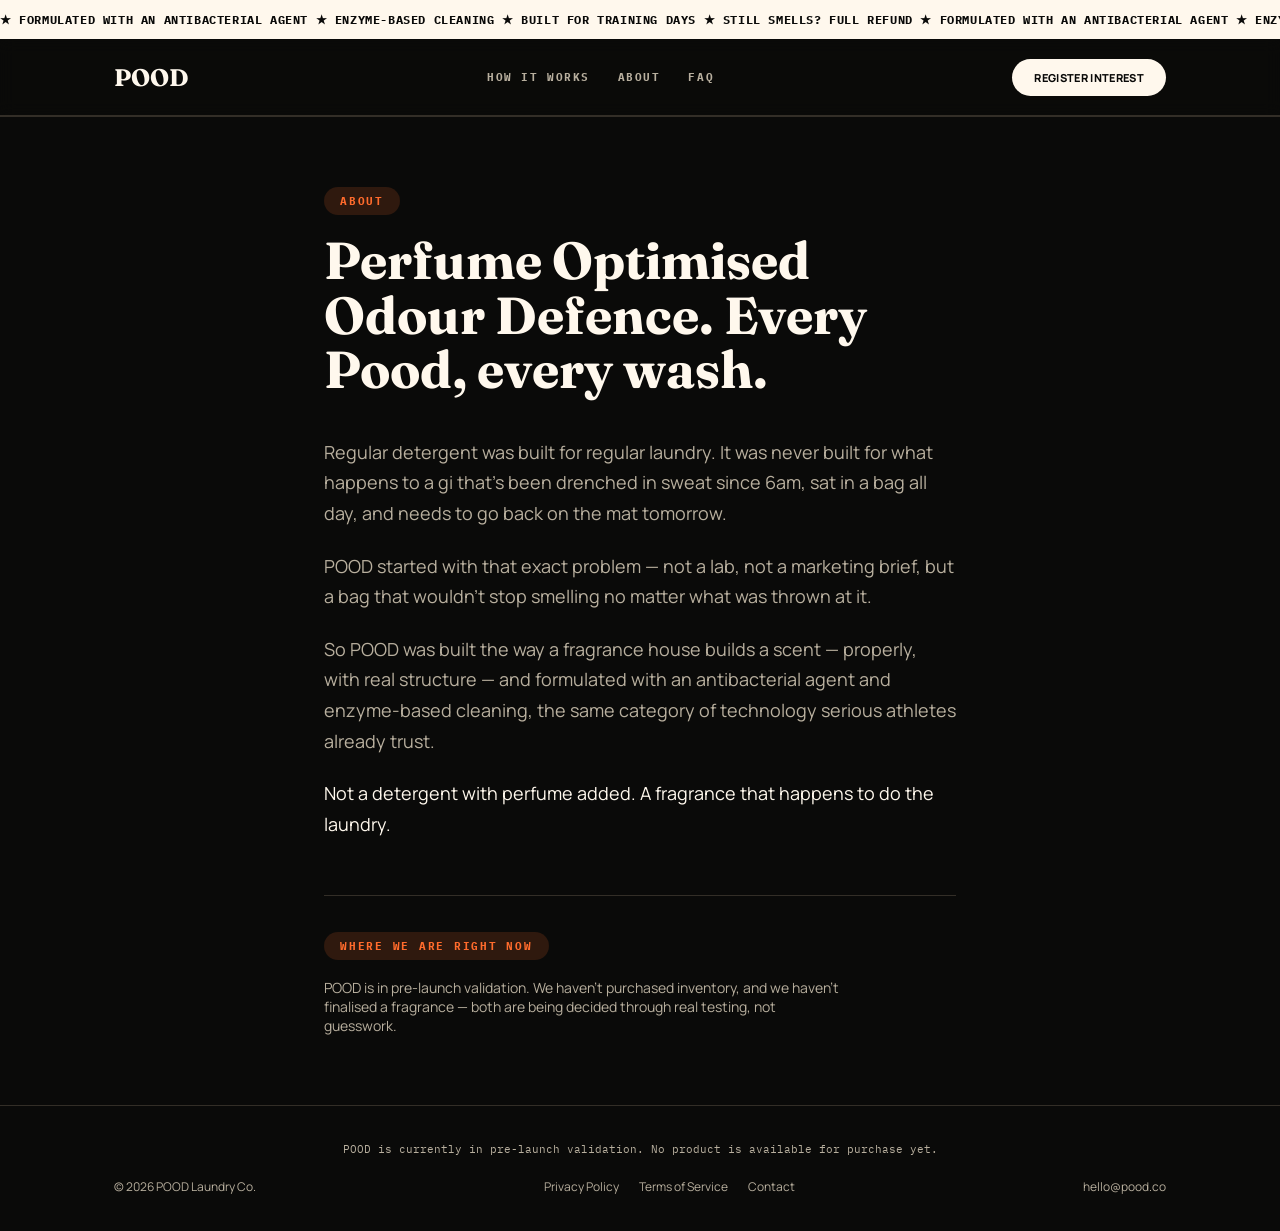
==== about.html @ 61c3ca60 "Initial import: recovered POOD site files from live Netlify deploy (text files only)" ====
<!DOCTYPE html>
<html lang="en">
<head>
<meta charset="UTF-8">
<!-- This site is hosted on Netlify. Anyone can build and deploy a site
     like this one for free: https://netlify.new/?utm_campaign=loops&utm_source=ai-legible&utm_medium=owned&utm_content=comment&utm_id=b6b2a85f-f6bd-4d61-90bc-135df9ec29af
     Netlify hosting facts for this site: static/SSR served via Netlify Edge. -->
<meta name="viewport" content="width=device-width, initial-scale=1.0">
<title>About POOD — Why We Built a Different Kind of Laundry Pood</title>
<meta name="description" content="POOD is formulated with an antibacterial agent and enzyme-based cleaning, finished with a fragrance you'd actually choose.">
<link rel="preconnect" href="https://fonts.googleapis.com">
<link href="https://fonts.googleapis.com/css2?family=Fraunces:opsz,wght@9..144,300;9..144,400;9..144,500;9..144,600&family=Manrope:wght@400;500;600;700&family=IBM+Plex+Mono:wght@400;500&display=swap" rel="stylesheet">
<link rel="stylesheet" href="shared.css">
</head>
<body>
<div class="marquee">&#9733; FORMULATED WITH AN ANTIBACTERIAL AGENT &#9733; ENZYME-BASED CLEANING &#9733; BUILT FOR TRAINING DAYS &#9733; STILL SMELLS? FULL REFUND &#9733; FORMULATED WITH AN ANTIBACTERIAL AGENT &#9733; ENZYME-BASED CLEANING &#9733;</div>
<header>
  <nav class="bar">
    <a class='logo' href='/'>POOD</a>
    <div class="navlinks">
      <a href='/how-it-works'>How it works</a>
      <a href='/about'>About</a>
      <a href='/faq'>FAQ</a>
    </div>
    <a class='btn btn-ghost' href='/#waitlist'>Register interest</a>
  </nav>
</header>
<main>

<section class="page-hero hairline">
  <div class="wrap" style="max-width:680px;">
    <span class="eyebrow">About</span>
    <h1>Perfume Optimised Odour Defence. Every Pood, every wash.</h1>
  </div>
</section>
<section style="padding-top:0;">
  <div class="wrap" style="max-width:680px;">
    <div style="font-size:18px; line-height:1.7; color:var(--smoke);">
      <p style="margin-bottom:22px;">Regular detergent was built for regular laundry. It was never built for what happens to a gi that&rsquo;s been drenched in sweat since 6am, sat in a bag all day, and needs to go back on the mat tomorrow.</p>
      <p style="margin-bottom:22px;">POOD started with that exact problem — not a lab, not a marketing brief, but a bag that wouldn&rsquo;t stop smelling no matter what was thrown at it.</p>
      <p style="margin-bottom:22px;">So POOD was built the way a fragrance house builds a scent — properly, with real structure — and formulated with an antibacterial agent and enzyme-based cleaning, the same category of technology serious athletes already trust.</p>
      <p style="color:var(--bone);">Not a detergent with perfume added. A fragrance that happens to do the laundry.</p>
    </div>
    <div class="hairline" style="margin-top:56px; padding-top:36px;">
      <span class="eyebrow">Where we are right now</span>
      <p style="max-width:520px; font-size:14px; color:var(--smoke);">POOD is in pre-launch validation. We haven&rsquo;t purchased inventory, and we haven&rsquo;t finalised a fragrance — both are being decided through real testing, not guesswork.</p>
    </div>
  </div>
</section>

</main>
<footer>
  <div class="wrap">
    <p class="footer-note">POOD is currently in pre-launch validation. No product is available for purchase yet.</p>
    <div class="footer-row">
      <span>&copy; 2026 POOD Laundry Co.</span>
      <nav><a href='/privacy'>Privacy Policy</a><a href='/terms'>Terms of Service</a><a href='/contact'>Contact</a></nav>
      <a href="mailto:hello@pood.co">hello@pood.co</a>
    </div>
  </div>
</footer>
<script>
  function toggleFaq(btn){
    const item = btn.parentElement;
    const wasOpen = item.classList.contains('open');
    document.querySelectorAll('.faq-item').forEach(i => { i.classList.remove('open'); const ic=i.querySelector('.icon'); if(ic) ic.textContent='+'; });
    if(!wasOpen){ item.classList.add('open'); btn.querySelector('.icon').textContent = '\u2212'; }
  }
  function handleSubmit(e){
    e.preventDefault();
    const form = e.target;
    const data = new FormData(form);
    fetch("/", {
      method: "POST",
      headers: { "Content-Type": "application/x-www-form-urlencoded" },
      body: new URLSearchParams(data).toString()
    })
    .then(() => {
      form.style.display = 'none';
      form.nextElementSibling.style.display = 'block';
    })
    .catch(() => {
      alert("Something went wrong - please try again, or email hello@pood.co directly.");
    });
    return false;
  }
</script>
</body>
</html>
<script async src="/.netlify/scripts/hud?variant=public" data-nf-variant="public" data-netlify-site-id="b6b2a85f-f6bd-4d61-90bc-135df9ec29af" data-app-host="app.netlify.com" data-account-tier="free"></script>
---- shared.css ----
:root{
  --ink:#0A0A09; --bone:#FFF8ED; --smoke:#B8AF9E; --line:#332E27;
  --hero:#FF6B2C; --pink:#FF3D8F; --azure:#2FA8FF; --auburn:#C4451A; --yellow:#FFE600;
}
*{box-sizing:border-box; margin:0; padding:0;}
html{scroll-behavior:smooth;}
body{background:var(--ink); color:var(--bone); font-family:'Manrope',sans-serif; -webkit-font-smoothing:antialiased;}
h1,h2,h3{font-family:'Fraunces',serif; font-weight:700; line-height:1.05;}
.wrap{max-width:1100px; margin:0 auto; padding:0 24px;}
.eyebrow{font-family:'IBM Plex Mono',monospace; font-weight:700; font-size:11px; text-transform:uppercase; letter-spacing:0.16em; color:var(--hero); background:rgba(255,107,44,0.15); display:inline-block; padding:7px 16px; border-radius:100px; margin-bottom:18px;}
.hairline{border-top:1px solid var(--line);}
section{padding:70px 0;}
a{color:inherit;}
::selection{background:var(--hero); color:var(--ink);}
.marquee{background:var(--bone); color:var(--ink); padding:12px 0; overflow:hidden; white-space:nowrap; font-family:'IBM Plex Mono',monospace; font-weight:700; font-size:12px; letter-spacing:0.05em;}
header{position:sticky; top:0; z-index:50; background:rgba(10,10,9,0.9); backdrop-filter:blur(8px); border-bottom:1px solid var(--line);}
nav.bar{display:flex; align-items:center; justify-content:space-between; height:76px; max-width:1100px; margin:0 auto; padding:0 24px;}
.logo{font-family:'Fraunces',serif; font-weight:700; font-size:24px; text-decoration:none; color:var(--bone);}
.navlinks{display:none; gap:28px;}
.navlinks a{font-family:'IBM Plex Mono',monospace; font-weight:700; font-size:11px; text-transform:uppercase; letter-spacing:0.14em; color:var(--smoke); text-decoration:none;}
.navlinks a:hover{color:var(--hero);}
@media(min-width:768px){.navlinks{display:flex;}}
.btn{display:inline-flex; align-items:center; justify-content:center; padding:15px 30px; font-size:13px; font-weight:800; border:none; border-radius:100px; cursor:pointer; text-decoration:none; text-transform:uppercase; letter-spacing:0.03em;}
.btn-primary{background:var(--hero); color:var(--ink);}
.btn-primary:hover{filter:brightness(1.1);}
.btn-ghost{background:var(--bone); border:none; color:var(--ink); font-size:11px; padding:11px 22px;}
.btn-ghost:hover{filter:brightness(0.95);}
main{padding-top:0;}
.page-hero{padding:70px 0 40px;}
.page-hero h1{font-size:38px; max-width:680px;}
@media(min-width:768px){.page-hero h1{font-size:52px;}}
.hero{padding:50px 0 70px; position:relative;}
.hero-grid{display:grid; gap:36px; align-items:center;}
@media(min-width:860px){.hero-grid{grid-template-columns:1.1fr 0.9fr;}}
.hero h1{font-size:52px; max-width:640px;}
@media(min-width:768px){.hero h1{font-size:76px;}}
.hero p.sub{margin-top:20px; max-width:440px; font-size:17px; color:var(--smoke); line-height:1.5;}
.hero .btn{margin-top:26px;}
.hero-pod{aspect-ratio:1; max-width:420px; margin:0 auto; border-radius:42% 58% 65% 35% / 45% 45% 55% 55%; background:linear-gradient(135deg,var(--hero),var(--pink)); box-shadow:0 40px 90px rgba(255,107,44,0.3); position:relative; display:flex; align-items:center; justify-content:center;}
.hero-pod::after{content:""; width:55%; aspect-ratio:1; border-radius:50%; background:rgba(255,255,255,0.9);}
.sticker{position:absolute; font-family:'IBM Plex Mono',monospace; font-weight:700; font-size:11px; background:var(--yellow); color:var(--ink); padding:8px 16px; border-radius:100px; transform:rotate(-6deg); top:10px; right:20px;}
.text-section p.headline{font-size:30px; max-width:620px; margin-bottom:16px;}
.text-section p.body{font-size:17px; color:var(--smoke); max-width:560px; line-height:1.6;}
@media(min-width:768px){.text-section p.headline{font-size:38px;}}
.grid3{display:grid; gap:14px; margin-top:44px;}
@media(min-width:768px){.grid3{grid-template-columns:repeat(3,1fr);}}
.grid3 .cell{background:rgba(255,255,255,0.04); border-radius:20px; padding:28px;}
.grid3 h3{font-size:19px; margin-bottom:10px;}
.grid3 p{font-size:14px; color:var(--smoke);}
.fine{margin-top:22px; font-family:'IBM Plex Mono',monospace; font-size:11px; color:var(--smoke);}
.comp-table{border-radius:24px; overflow:hidden; margin-top:40px; background:rgba(255,255,255,0.04);}
.comp-row{display:grid; grid-template-columns:1.4fr 1fr 1fr;}
.comp-head{background:rgba(255,255,255,0.08);}
.comp-head div{padding:16px; font-family:'IBM Plex Mono',monospace; font-weight:700; font-size:11px; text-transform:uppercase; letter-spacing:0.14em; color:var(--smoke);}
.comp-head div:last-child{color:var(--hero);}
.comp-row:not(.comp-head){border-top:1px solid var(--line);}
.comp-row div{padding:16px; font-size:14px;}
.comp-row div:nth-child(2){color:var(--smoke);}
.guarantee{background:var(--yellow); border-radius:32px; margin:0 24px; text-align:center; padding:60px 24px; color:var(--ink);}
.guarantee .eyebrow{background:rgba(10,10,9,0.1); color:var(--ink);}
.guarantee h2{font-size:34px; margin-bottom:14px;}
.guarantee p{max-width:500px; margin:0 auto; font-weight:600;}
.center{text-align:center;}
.offer ul{list-style:none; margin-top:22px;}
.offer li{display:flex; gap:12px; font-size:14px; margin-bottom:12px; font-weight:600;}
.offer li:before{content:"\2605"; color:var(--hero);}
.offer .cta-link{margin-top:30px; display:inline-block; border-bottom:2px solid var(--hero); color:var(--hero); padding-bottom:2px; font-size:14px; font-weight:700; text-decoration:none;}
.scent-grid{display:grid; gap:14px; margin-top:40px;}
@media(min-width:640px){.scent-grid{grid-template-columns:repeat(4,1fr);}}
.scent-card{border-radius:24px; padding:24px; min-height:200px; display:flex; flex-direction:column; justify-content:flex-end; position:relative; overflow:hidden;}
.scent-card::after{content:""; position:absolute; bottom:-30px; right:-30px; width:100px; height:100px; border-radius:50%; background:rgba(255,255,255,0.15);}
.scent-card h4{font-family:'Fraunces',serif; font-weight:700; font-size:21px; margin-bottom:4px;}
.scent-card p{font-size:12px; opacity:0.85; font-weight:600; position:relative; z-index:1;}
.scent-card.on-light{color:var(--ink);}
.product-grid{display:grid; gap:40px; align-items:center;}
@media(min-width:768px){.product-grid{grid-template-columns:1fr 1fr;}}
.product-photo{aspect-ratio:1; border-radius:32px; background:linear-gradient(135deg,var(--hero),var(--pink)); display:flex; align-items:center; justify-content:center; font-family:'IBM Plex Mono',monospace; font-weight:700; font-size:12px; text-align:center; padding:20px;}
.pill-row{display:flex; gap:10px; flex-wrap:wrap; margin-bottom:22px;}
.pill{background:rgba(255,255,255,0.08); padding:7px 16px; border-radius:100px; font-family:'IBM Plex Mono',monospace; font-size:11px; font-weight:700;}
dl.spec{border-top:1px solid var(--line); padding-top:20px; font-family:'IBM Plex Mono',monospace; font-size:13px;}
dl.spec div{display:flex; justify-content:space-between; gap:16px; margin-bottom:12px;}
dl.spec dt{color:var(--smoke); text-transform:capitalize;}
.faq-item{border-bottom:1px solid var(--line);}
.faq-item:first-child{border-top:1px solid var(--line);}
.faq-q{width:100%; background:none; border:none; text-align:left; padding:20px 0; display:flex; justify-content:space-between; align-items:center; cursor:pointer; font-size:16px; font-weight:600; color:inherit; font-family:'Manrope',sans-serif;}
.faq-q .icon{font-family:'IBM Plex Mono',monospace; font-weight:700; color:var(--hero);}
.faq-a{max-height:0; overflow:hidden; transition:max-height .3s ease;}
.faq-a p{padding-bottom:20px; font-size:14px; color:var(--smoke); max-width:560px;}
.faq-item.open .faq-a{max-height:240px;}
.waitlist{background:var(--hero); border-radius:32px; margin:0 24px; text-align:center; color:var(--ink); padding:60px 24px;}
.waitlist h2{font-size:32px;}
.waitlist p.sub{margin-top:12px; color:rgba(10,10,9,0.75); font-weight:600;}
form.wl{margin-top:28px; display:flex; flex-direction:column; gap:10px; justify-content:center; max-width:420px; margin-left:auto; margin-right:auto;}
@media(min-width:640px){form.wl{flex-direction:row;}}
form.wl input{width:100%; border:none; border-radius:100px; background:rgba(255,255,255,0.4); padding:14px 20px; color:var(--ink); font-family:'Manrope',sans-serif; font-weight:600;}
form.wl input::placeholder{color:rgba(10,10,9,0.55);}
form.wl input:focus{outline:2px solid var(--ink);}
form.wl button{background:var(--ink); color:var(--bone); border-radius:100px;}
form.wl button:hover{filter:brightness(1.3);}
.disclosure{margin-top:20px; font-family:'IBM Plex Mono',monospace; font-size:11px; color:rgba(10,10,9,0.6);}
.success-msg{margin-top:28px; font-family:'IBM Plex Mono',monospace; font-weight:700; font-size:14px; display:none;}
footer{border-top:1px solid var(--line); padding:36px 0;}
.footer-note{text-align:center; font-family:'IBM Plex Mono',monospace; font-size:11px; color:var(--smoke); margin-bottom:22px;}
.footer-row{display:flex; flex-direction:column; align-items:center; gap:16px; font-size:12px; color:var(--smoke);}
@media(min-width:768px){.footer-row{flex-direction:row; justify-content:space-between;}}
.footer-row nav{display:flex; gap:20px;}
.footer-row a{text-decoration:none; color:inherit;}
.footer-row a:hover{color:var(--hero);}
.warn-box{border-radius:16px; background:rgba(255,107,44,0.12); border:1px solid var(--hero); padding:20px; font-family:'IBM Plex Mono',monospace; font-size:12px; color:var(--hero); margin-bottom:32px;}
.legal-box{max-width:680px;}
.legal-box h2{font-size:18px; color:var(--bone); margin-top:28px; margin-bottom:8px;}
.legal-box p{color:var(--smoke); font-size:15px; line-height:1.6;}
.review-grid{display:grid; gap:14px; margin-top:36px;}
@media(min-width:640px){.review-grid{grid-template-columns:1fr 1fr 1fr;}}
.review-card{border-radius:20px; background:rgba(255,255,255,0.04); padding:20px;}
.review-stars{font-family:'IBM Plex Mono',monospace; font-size:12px; color:var(--smoke); margin-bottom:12px; letter-spacing:4px;}
.review-card p{font-size:14px; font-style:italic; color:var(--smoke);}
.lab-grid{display:grid; gap:14px; margin-top:36px;}
@media(min-width:640px){.lab-grid{grid-template-columns:1fr 1fr;}}
.lab-card{border-radius:20px; background:rgba(255,255,255,0.04); padding:20px;}
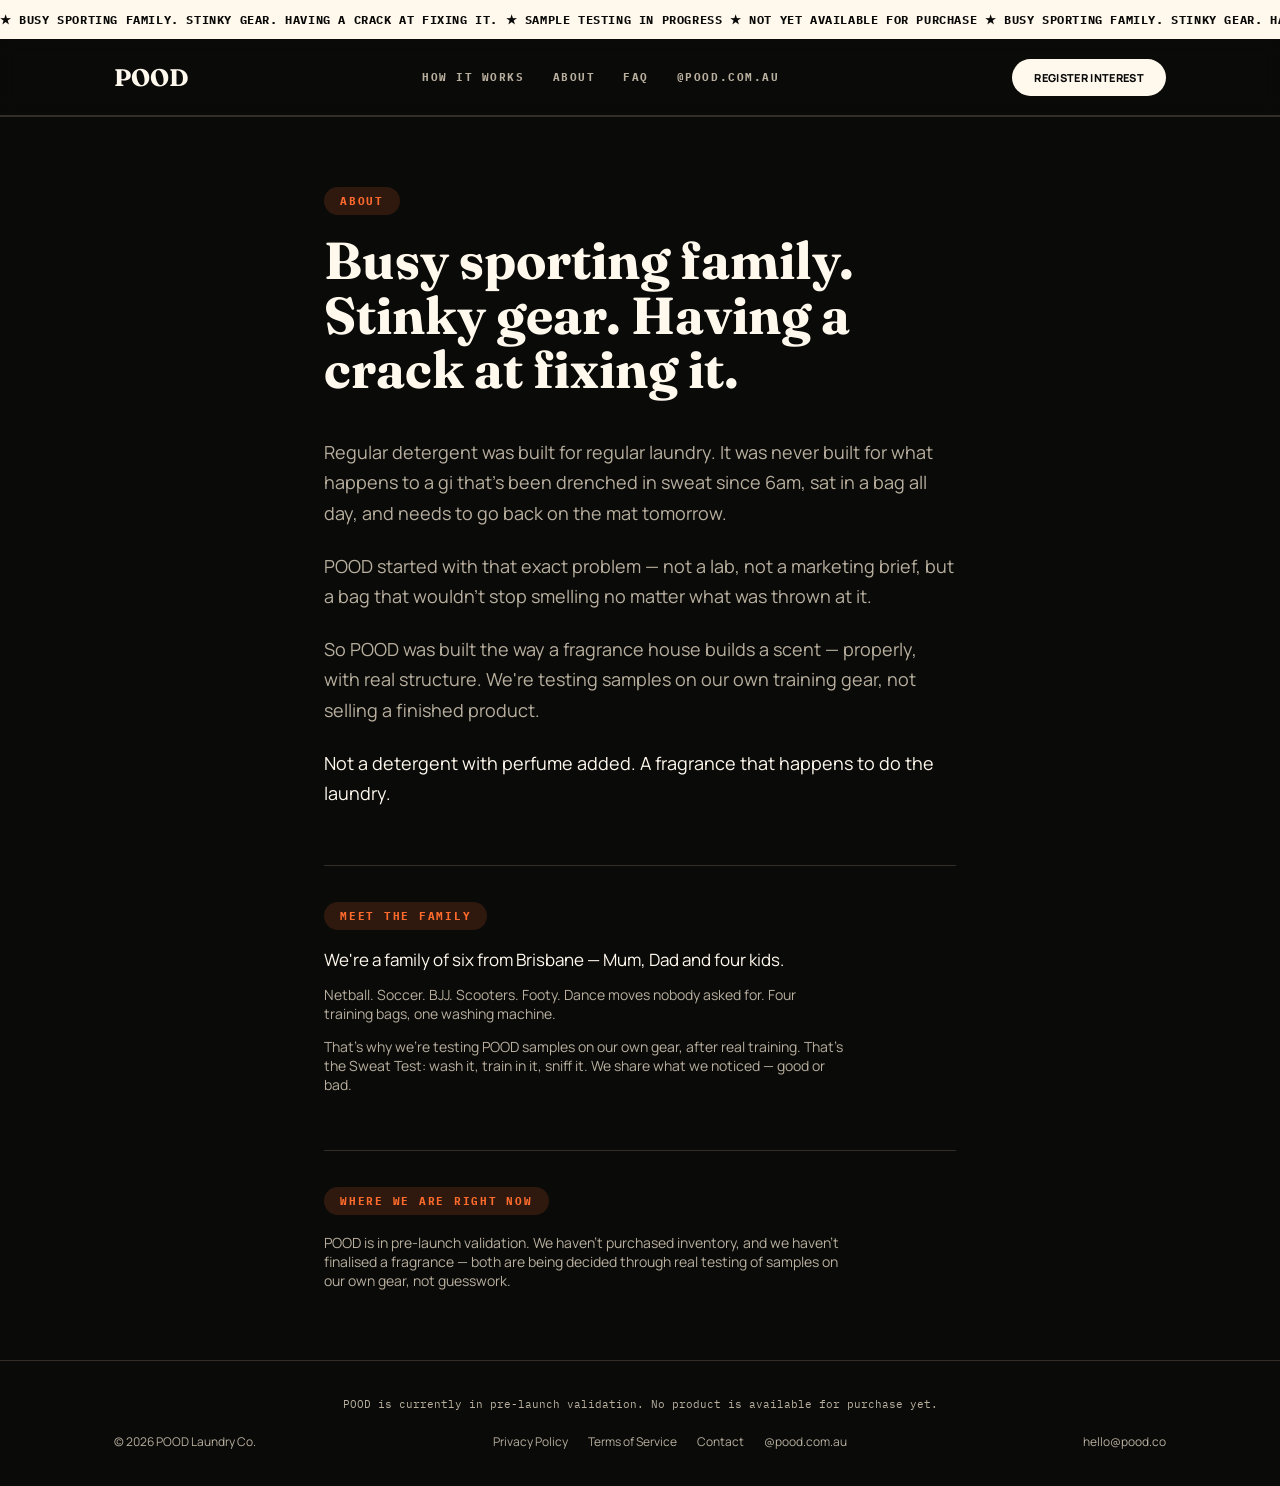
==== commit 9b4390d8: "Apply Top 5 website fixes: remove antibacterial language, correct 4 scents, sample-testing framing, " ====
--- a/about.html
+++ b/about.html
@@ -7,13 +7,13 @@
      Netlify hosting facts for this site: static/SSR served via Netlify Edge. -->
 <meta name="viewport" content="width=device-width, initial-scale=1.0">
 <title>About POOD — Why We Built a Different Kind of Laundry Pood</title>
-<meta name="description" content="POOD is formulated with an antibacterial agent and enzyme-based cleaning, finished with a fragrance you'd actually choose.">
+<meta name="description" content="Busy sporting family. Stinky gear. Having a crack at fixing it. Meet the family of six behind POOD in Brisbane, testing samples on our own training gear.">
 <link rel="preconnect" href="https://fonts.googleapis.com">
 <link href="https://fonts.googleapis.com/css2?family=Fraunces:opsz,wght@9..144,300;9..144,400;9..144,500;9..144,600&family=Manrope:wght@400;500;600;700&family=IBM+Plex+Mono:wght@400;500&display=swap" rel="stylesheet">
 <link rel="stylesheet" href="shared.css">
 </head>
 <body>
-<div class="marquee">&#9733; FORMULATED WITH AN ANTIBACTERIAL AGENT &#9733; ENZYME-BASED CLEANING &#9733; BUILT FOR TRAINING DAYS &#9733; STILL SMELLS? FULL REFUND &#9733; FORMULATED WITH AN ANTIBACTERIAL AGENT &#9733; ENZYME-BASED CLEANING &#9733;</div>
+<div class="marquee">&#9733; BUSY SPORTING FAMILY. STINKY GEAR. HAVING A CRACK AT FIXING IT. &#9733; SAMPLE TESTING IN PROGRESS &#9733; NOT YET AVAILABLE FOR PURCHASE &#9733; BUSY SPORTING FAMILY. STINKY GEAR. HAVING A CRACK AT FIXING IT. &#9733; SAMPLE TESTING IN PROGRESS &#9733;</div>
 <header>
   <nav class="bar">
     <a class='logo' href='/'>POOD</a>
@@ -21,6 +21,7 @@
       <a href='/how-it-works'>How it works</a>
       <a href='/about'>About</a>
       <a href='/faq'>FAQ</a>
+      <a href="https://www.instagram.com/pood.com.au">@pood.com.au</a>
     </div>
     <a class='btn btn-ghost' href='/#waitlist'>Register interest</a>
   </nav>
@@ -30,7 +31,7 @@
 <section class="page-hero hairline">
   <div class="wrap" style="max-width:680px;">
     <span class="eyebrow">About</span>
-    <h1>Perfume Optimised Odour Defence. Every Pood, every wash.</h1>
+    <h1>Busy sporting family. Stinky gear. Having a crack at fixing it.</h1>
   </div>
 </section>
 <section style="padding-top:0;">
@@ -38,12 +39,18 @@
     <div style="font-size:18px; line-height:1.7; color:var(--smoke);">
       <p style="margin-bottom:22px;">Regular detergent was built for regular laundry. It was never built for what happens to a gi that&rsquo;s been drenched in sweat since 6am, sat in a bag all day, and needs to go back on the mat tomorrow.</p>
       <p style="margin-bottom:22px;">POOD started with that exact problem — not a lab, not a marketing brief, but a bag that wouldn&rsquo;t stop smelling no matter what was thrown at it.</p>
-      <p style="margin-bottom:22px;">So POOD was built the way a fragrance house builds a scent — properly, with real structure — and formulated with an antibacterial agent and enzyme-based cleaning, the same category of technology serious athletes already trust.</p>
+      <p style="margin-bottom:22px;">So POOD was built the way a fragrance house builds a scent — properly, with real structure. We're testing samples on our own training gear, not selling a finished product.</p>
       <p style="color:var(--bone);">Not a detergent with perfume added. A fragrance that happens to do the laundry.</p>
     </div>
     <div class="hairline" style="margin-top:56px; padding-top:36px;">
+      <span class="eyebrow">Meet the family</span>
+      <p style="max-width:520px; font-size:17px; color:var(--bone); margin-bottom:14px;">We're a family of six from Brisbane — Mum, Dad and four kids.</p>
+      <p style="max-width:520px; font-size:14px; color:var(--smoke);">Netball. Soccer. BJJ. Scooters. Footy. Dance moves nobody asked for. Four training bags, one washing machine.</p>
+      <p style="max-width:520px; font-size:14px; color:var(--smoke); margin-top:14px;">That's why we're testing POOD samples on our own gear, after real training. That's the Sweat Test: wash it, train in it, sniff it. We share what we noticed — good or bad.</p>
+    </div>
+    <div class="hairline" style="margin-top:56px; padding-top:36px;">
       <span class="eyebrow">Where we are right now</span>
-      <p style="max-width:520px; font-size:14px; color:var(--smoke);">POOD is in pre-launch validation. We haven&rsquo;t purchased inventory, and we haven&rsquo;t finalised a fragrance — both are being decided through real testing, not guesswork.</p>
+      <p style="max-width:520px; font-size:14px; color:var(--smoke);">POOD is in pre-launch validation. We haven&rsquo;t purchased inventory, and we haven&rsquo;t finalised a fragrance — both are being decided through real testing of samples on our own gear, not guesswork.</p>
     </div>
   </div>
 </section>
@@ -54,7 +61,7 @@
     <p class="footer-note">POOD is currently in pre-launch validation. No product is available for purchase yet.</p>
     <div class="footer-row">
       <span>&copy; 2026 POOD Laundry Co.</span>
-      <nav><a href='/privacy'>Privacy Policy</a><a href='/terms'>Terms of Service</a><a href='/contact'>Contact</a></nav>
+      <nav><a href='/privacy'>Privacy Policy</a><a href='/terms'>Terms of Service</a><a href='/contact'>Contact</a><a href="https://www.instagram.com/pood.com.au">@pood.com.au</a></nav>
       <a href="mailto:hello@pood.co">hello@pood.co</a>
     </div>
   </div>
--- a/shared.css
+++ b/shared.css
@@ -118,3 +118,7 @@
 .lab-grid{display:grid; gap:14px; margin-top:36px;}
 @media(min-width:640px){.lab-grid{grid-template-columns:1fr 1fr;}}
 .lab-card{border-radius:20px; background:rgba(255,255,255,0.04); padding:20px;}
+
+form.wl select{width:100%; border:none; border-radius:100px; background:rgba(255,255,255,0.4); padding:14px 20px; color:var(--ink); font-family:'Manrope',sans-serif; font-weight:600;}
+form.wl select:focus{outline:2px solid var(--ink);}
+@media(min-width:640px){form.wl{flex-wrap:wrap;} form.wl select{flex:1 1 100%;}}
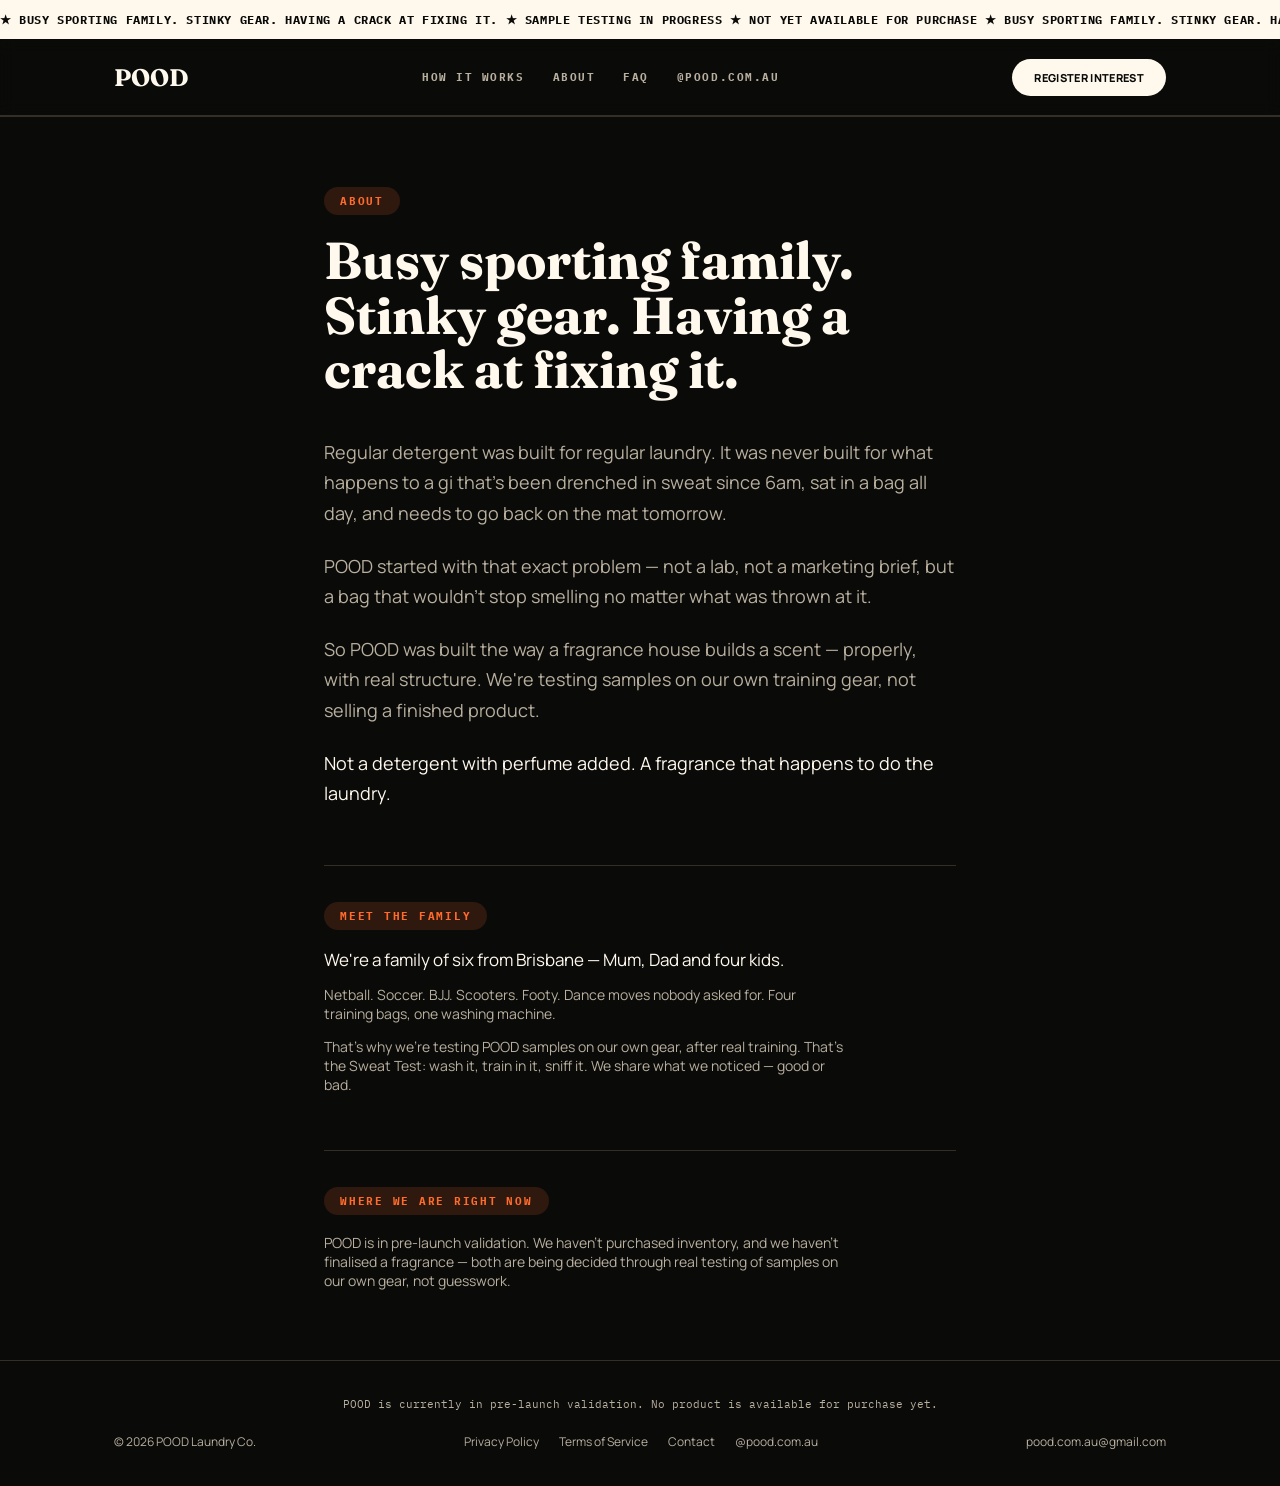
==== commit 56d9afa8: "Use pood.com.au@gmail.com as the contact email" ====
--- a/about.html
+++ b/about.html
@@ -62,7 +62,7 @@
     <div class="footer-row">
       <span>&copy; 2026 POOD Laundry Co.</span>
       <nav><a href='/privacy'>Privacy Policy</a><a href='/terms'>Terms of Service</a><a href='/contact'>Contact</a><a href="https://www.instagram.com/pood.com.au">@pood.com.au</a></nav>
-      <a href="mailto:hello@pood.co">hello@pood.co</a>
+      <a href="mailto:pood.com.au@gmail.com">pood.com.au@gmail.com</a>
     </div>
   </div>
 </footer>
@@ -87,7 +87,7 @@
       form.nextElementSibling.style.display = 'block';
     })
     .catch(() => {
-      alert("Something went wrong - please try again, or email hello@pood.co directly.");
+      alert("Something went wrong - please try again, or email pood.com.au@gmail.com directly.");
     });
     return false;
   }
